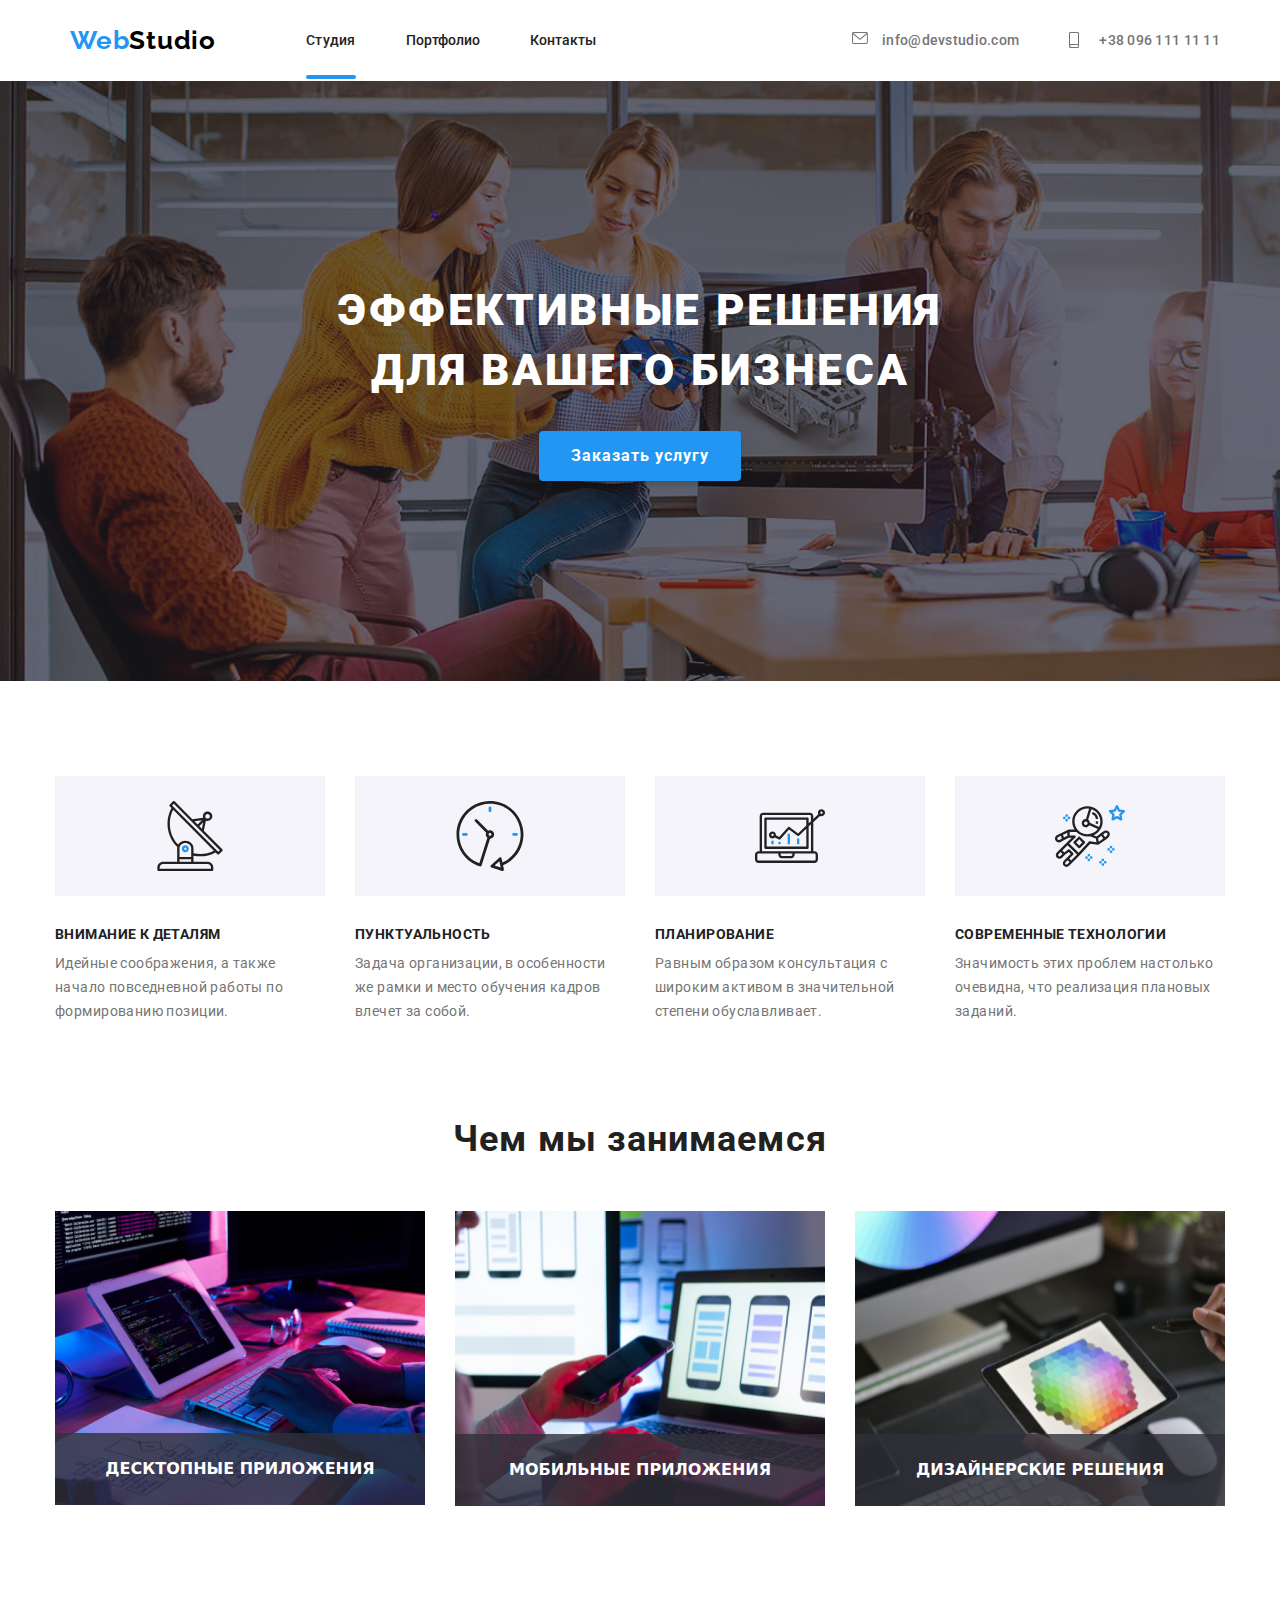
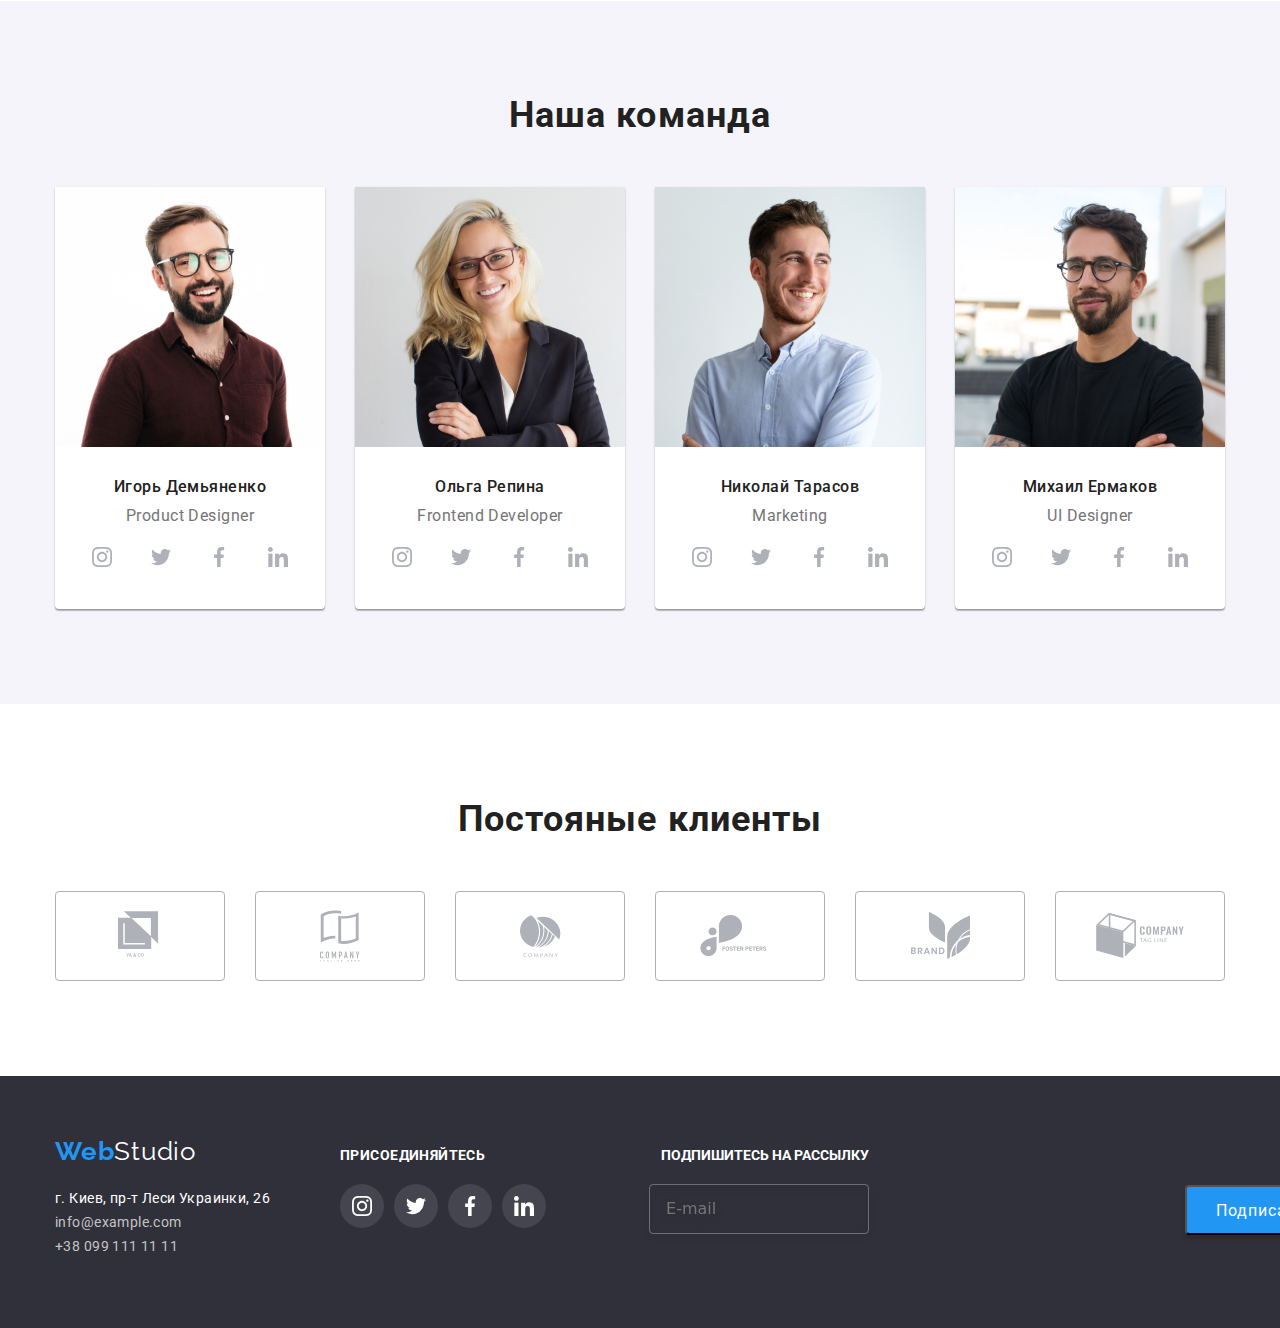
==== index.html @ d595f237 "hw-6" ====
<!DOCTYPE html>
<html lang="ru">
<head>
    <meta charset="UTF-8">
    <meta name="viewport" content="width=device-width, initial-scale=1.0">
    <title>WebStudio</title>
    <link rel="stylesheet" href="https://cdnjs.cloudflare.com/ajax/libs/modern-normalize/1.0.0/modern-normalize.min.css">
    <link rel="preconnect" href="https://fonts.gstatic.com">
    <link href="https://fonts.googleapis.com/css2?family=Raleway:wght@700&family=Roboto:wght@400;500;700;900&display=swap"
          rel="stylesheet">
    <link rel="stylesheet" href="./css/styles.css">
</head>
<body>
    <header class="header container">
        <div class="container">
            <nav class="navigation">
                <a class="logo link" href="index.html" aria-label="логотип сайта"><span class="logo-half">Web</span>Studio</a>
                <ul class="navigation-list list">
                    <li class="navigation-list-item">
                        <a class="navigation-list-link link-active link" href="index.html">Студия</a>
                    </li>
                    <li class="navigation-list-item">
                        <a class="navigation-list-link link link-site" href="portfolio.html">Портфолио</a>
                    </li>
                    <li class="navigation-list-item">
                        <a class="navigation-list-link link link-site" href="#">Контакты</a>
                    </li>
                </ul>
            </nav>
        
            <address class="address">
                <ul class="address-list list">
                    <li class="addres-navigation-tel">
                        <a class="address-mail-tel link" href="mailto:info@devstudio.com">
                            <svg class="address-icon">
                                <use class="svg-m-s" href="./images/sprite.svg#icon-mail" width="16px" height="12px"></use>                                
                            </svg>
                            info@devstudio.com
                        </a>
                    </li>

                    <li class="addres-navigation-mail">
                        <a class="address-mail-tel link" href="tel:+380961111111">
                            <svg class="address-icon">
                                <use class="svg-m-s" href="./images/sprite.svg#icon-smartphone" width="10px" height="16px"></use>
                            </svg>
                            +38 096 111 11 11
                        </a>
                    </li>
                </ul>
            </address>
        </div>
        
    </header>
    <main>
        <!-- HERO -->        
        <section class="hero">
            <div class="hero-side container">
                <h1 class="hero-title">Эффективные решения для вашего бизнеса</h1>
                <button class="hero-btn btn" type="button" data-modal-open>Заказать услугу</button>
            </div>
        </section>
        <!-- ABOUT -->
        <section class="about">
            <div class="about-side container">
                <h2 class="about-h2">Эффективные решения</h2>
                <ul class="about-side-list list">
                    <li class="about-navigation">
                        <div class="about-icon">
                            <svg class="about-list-icon">
                                <use class="about-svg-icon" href="./images/sprite.svg#icon-antenna"></use>
                            </svg>
                        </div>    
                        <h3 class="about-title">Внимание к деталям</h3>
                        <p class="about-text">Идейные соображения, а также начало повседневной работы по формированию позиции.</p>
                    </li>                    
                    
                    <li class="about-navigation">
                        <div class="about-icon">
                            <svg class="about-list-icon">
                                <use class="about-svg-icon" href="./images/sprite.svg#icon-clock"></use>
                            </svg>
                        </div>
                        <h3 class="about-title">Пунктуальность</h3>
                        <p class="about-text">Задача организации, в особенности же рамки и место обучения кадров влечет за собой.</p>
                    </li>
                    
                    <li class="about-navigation">
                        <div class="about-icon">
                            <svg class="about-list-icon">
                                <use class="about-svg-icon" href="./images/sprite.svg#icon-diagram"></use>
                            </svg>
                        </div>
                        <h3 class="about-title">Планирование</h3>
                        <p class="about-text">Равным образом консультация с широким активом в значительной степени обуславливает.</p>
                    </li>
                    
                    <li class="about-navigation">
                        <div class="about-icon">
                            <svg class="about-list-icon">
                                <use class="about-svg-icon" href="./images/sprite.svg#icon-astronaut"></use>
                            </svg>
                        </div>
                        <h3 class="about-title">Современные технологии</h3>
                        <p class="about-text">Значимость этих проблем настолько очевидна, что реализация плановых заданий.</p>
                    </li>                          
                </ul> 
            </div>
        </section>

        <!--WHOT_DO_WE_DO-->
        <section class="whotdo">
            <h2 class="whotdo-side-title">Чем мы занимаемся</h2>
            <div class="whotdo-side container">
                <ul class="whotdo-side-list list">
                    <li class="whotdo-navigation">
                        <div class="card-function">
                            <img class="whotdo-img1" src="./images/about/img1.jpg" alt="человек пишет код"  width="370" height="295">
                            <p class="function-overlay">Десктопные приложения</p>
                        </div>
                    </li>
                    <li class="whotdo-navigation">
                        <div class="card-function">                        
                            <img class="whotdo-img2" src="./images/about/img2.jpg" alt="человек смотрит на телефон" width="370" height="295">
                            <p class="function-overlay">Мобильные приложения</p>
                        </div>
                    </li>
                    <li class="whotdo-navigation">
                        <div class="card-function">
                            <img class="whotdo-img3" src="./images/about/img3.jpg" alt="человек с планшетом" width="370" height="295">
                            <p class="function-overlay">Дизайнерские решения</p>
                        </div>
                    </li>
                </ul>
            </div>    
        </section>

        <!--MASTERS-->
        <section class="masters">
            <h2 class="masters-title">Наша команда</h2>
            <div class="container">                
                <ul class="masters-side list">                    
                    <li class="masters-list">
                        <img class="masters-img1" src="./images/masters/master1.jpg" alt="Игорь Демьяненко" width="270" height="260">
                        <h3 class="masters-h3">Игорь Демьяненко</h3>
                        <p class="masters-p" lang="en">Product Designer</p>
                        <ul class="social-list list">
                            <li class="social-list-item">
                                <a class="social-list-link" href="#">
                                    <svg class="social-list-icon" >
                                        <use class="social-svg-icon" href="./images/sprite.svg#icon-instagram"></use>
                                    </svg>
                                </a>                                
                            </li>
                            <li class="social-list-item">
                                <a class="social-list-link" href="#">
                                    <svg class="social-list-icon">
                                        <use class="social-svg-icon" href="./images/sprite.svg#icon-twitter"></use>
                                    </svg>
                                </a>                                
                            </li>
                            <li class="social-list-item">
                                <a class="social-list-link" href="#">
                                    <svg class="social-list-icon">
                                        <use class="social-svg-icon" href="./images/sprite.svg#icon-facebook"></use>
                                    </svg>
                                </a>                             
                            </li>
                            <li class="social-list-item">                              
                                <a class="social-list-link" href="#">
                                    <svg class="social-list-icon">
                                        <use class="social-svg-icon" href="./images/sprite.svg#icon-linkedin"></use>
                                    </svg>
                                </a>
                            </li>
                        </ul>
                    </li>
                    <li class="masters-list">
                        <img class="masters-img2" src="./images/masters/master2.jpg" alt="Ольга Репина" width="270" height="260">
                        <h3 class="masters-h3">Ольга Репина</h3>
                        <p class="masters-p" lang="en">Frontend Developer</p>
                        <ul class="social-list list">
                            <li class="social-list-item">
                                <a class="social-list-link" href="#">
                                    <svg class="social-list-icon">
                                        <use class="social-svg-icon" href="./images/sprite.svg#icon-instagram"></use>
                                    </svg>
                                </a>
                            </li>
                            <li class="social-list-item">
                                <a class="social-list-link" href="#">
                                    <svg class="social-list-icon">
                                        <use class="social-svg-icon" href="./images/sprite.svg#icon-twitter"></use>
                                    </svg>
                                </a>
                            </li>
                            <li class="social-list-item">
                                <a class="social-list-link" href="#">
                                    <svg class="social-list-icon">
                                        <use class="social-svg-icon" href="./images/sprite.svg#icon-facebook"></use>
                                    </svg>
                                </a>
                            </li>
                            <li class="social-list-item">
                                <a class="social-list-link" href="#">
                                    <svg class="social-list-icon">
                                        <use class="social-svg-icon" href="./images/sprite.svg#icon-linkedin"></use>
                                    </svg>
                                </a>
                            </li>
                        </ul>
                    </li>
                    <li class="masters-list">
                        <img class="masters-img3" src="./images/masters/master3.jpg" alt="Николай Тарасов" width="270" height="260">
                        <h3 class="masters-h3">Николай Тарасов</h3>
                        <p class="masters-p" lang="en">Marketing</p>
                        <ul class="social-list list">
                            <li class="social-list-item">
                                <a class="social-list-link" href="#">
                                    <svg class="social-list-icon">
                                        <use class="social-svg-icon" href="./images/sprite.svg#icon-instagram"></use>
                                    </svg>
                                </a>
                            </li>
                            <li class="social-list-item">
                                <a class="social-list-link" href="#">
                                    <svg class="social-list-icon">
                                        <use class="social-svg-icon" href="./images/sprite.svg#icon-twitter"></use>
                                    </svg>
                                </a>
                            </li>
                            <li class="social-list-item">
                                <a class="social-list-link" href="#">
                                    <svg class="social-list-icon">
                                        <use class="social-svg-icon" href="./images/sprite.svg#icon-facebook"></use>
                                    </svg>
                                </a>
                            </li>
                            <li class="social-list-item">
                                <a class="social-list-link" href="#">
                                    <svg class="social-list-icon">
                                        <use class="social-svg-icon" href="./images/sprite.svg#icon-linkedin"></use>
                                    </svg>
                                </a>
                            </li>
                        </ul>
                    </li>
                    <li class="masters-list">
                        <img class="masters-img4" src="./images/masters/master4.jpg" alt="Михаил Ермаков" width="270" height="260">
                        <h3 class="masters-h3">Михаил Ермаков</h3>
                        <p class="masters-p" lang="en">UI Designer</p>
                        <ul class="social-list list">
                            <li class="social-list-item">
                                <a class="social-list-link" href="#">
                                    <svg class="social-list-icon">
                                        <use class="social-svg-icon" href="./images/sprite.svg#icon-instagram"></use>
                                    </svg>
                                </a>
                            </li>
                            <li class="social-list-item">
                                <a class="social-list-link" href="#">
                                    <svg class="social-list-icon">
                                        <use class="social-svg-icon" href="./images/sprite.svg#icon-twitter"></use>
                                    </svg>
                                </a>
                            </li>
                            <li class="social-list-item">
                                <a class="social-list-link" href="#">
                                    <svg class="social-list-icon">
                                        <use class="social-svg-icon" href="./images/sprite.svg#icon-facebook"></use>
                                    </svg>
                                </a>
                            </li>
                            <li class="social-list-item">
                                <a class="social-list-link" href="#">
                                    <svg class="social-list-icon">
                                        <use class="social-svg-icon" href="./images/sprite.svg#icon-linkedin"></use>
                                    </svg>
                                </a>
                            </li>
                        </ul>
                    </li>
                </ul>
            </div>                
        </section>

        <!--REGULAR CUSTOMERS--> 
        <section class="regcus">
            <h2 class="regcus-side-title">Постояные клиенты</h2>
            <div class="regcus-side container">                
                <ul class="regcus-side-list list container">
                    <li class="regcus-navigation">
                        <a href="#" class="clients-links">
                            <svg class="regcus-list-icon1">
                                <use href="./images/sprite.svg#icon-logo1"></use>
                            </svg>
                        </a>
                    </li>
                    <li class="regcus-navigation">
                        <a href="#" class="clients-links">
                            <svg class="regcus-list-icon2">
                                <use href="./images/sprite.svg#icon-logo2"></use>
                            </svg>
                        </a>
                    </li>
                    <li class="regcus-navigation">
                        <a href="#" class="clients-links">
                            <svg class="regcus-list-icon3">
                                <use href="./images/sprite.svg#icon-logo3"></use>
                            </svg>
                        </a>
                    </li>
                    <li class="regcus-navigation">
                        <a href="#" class="clients-links">
                            <svg class="regcus-list-icon4">
                                <use href="./images/sprite.svg#icon-logo4"></use>
                            </svg>
                        </a>
                    </li>
                    <li class="regcus-navigation">
                        <a href="#" class="clients-links">
                            <svg class="regcus-list-icon5">
                                <use href="./images/sprite.svg#icon-logo5"></use>
                            </svg>
                        </a>
                    </li>
                    <li class="regcus-navigation">
                        <a href="#" class="clients-links">
                            <svg class="regcus-list-icon6">
                                <use href="./images/sprite.svg#icon-logo6"></use>
                            </svg>
                        </a>
                    </li>
                </ul>
            </div>
        </section>


        <!--CONTAKT-->
        <footer class="contakt">
            <div class="contact-block container">
                <div class="contakt-div">
                    <a class="contakt-logo link" href="./index.html" aria-label="логотип сайта"><span class="logo-half">Web</span>Studio</a>
                    <ul class="contakt-side list">
                        <li class="contakt-list">
                            <a class="contakt-map link" href="https://goo.gl/maps/9d3zrv8kZXbxStkZ6" target="_blunk">г. Киев, пр-т Леси Украинки, 26</a>
                        </li>
                        <li class="contakt-list">
                            <a class="contakt-mail-tel link" href="mailto:info@example.com">info@example.com</a>
                        </li>
                        <li class="contakt-list">
                            <a class="contakt-mail-tel link" href="tel:+380991111111">+38 099 111 11 11</a>
                        </li>
                    </ul>
                </div>
                <div class="contact-welcome">
                    <p class="contact-welcome-title">ПРИСОЕДИНЯЙТЕСЬ</p>                   
                    <ul class="welcome-side list">
                        <li class="welcome-list">
                            <a href="#" class="welcome-links">
                                <svg class="welcome-list-icon">
                                    <use href="./images/sprite.svg#icon-instagram"></use>
                                </svg>
                            </a>
                        </li>
                        <li class="welcome-list">
                            <a href="#" class="welcome-links">
                                <svg class="welcome-list-icon">
                                    <use href="./images/sprite.svg#icon-twitter"></use>
                                </svg>
                            </a>
                        </li>
                        <li class="welcome-list">
                            <a href="#" class="welcome-links">
                                <svg class="welcome-list-icon">
                                    <use href="./images/sprite.svg#icon-facebook"></use>
                                </svg>
                            </a>
                        </li>
                        <li class="welcome-list">
                            <a href="#" class="welcome-links">
                                <svg class="welcome-list-icon">
                                    <use href="./images/sprite.svg#icon-linkedin"></use>
                                </svg>
                            </a>
                        </li>
                    </ul>                    
                </div>
                <div class="subscribe">
                    <h3 class="subscribe-title">Подпишитесь на рассылку</h3>
                    <div class="container-subscribe">
                        <input class="subscrime-input" type="email" name="send" id="send" placeholder="E-mail">
                    </div>
                    <button class="btn-subscribe">Подписаться</button>
                </div>
            </div>
        </footer>
    </main>  

    <div class="backdrop is-hidden" data-modal>
        <div class="backdrop-modal">
            <button type="backdrop-modal-button" class="close-btn" data-modal-close>
                <svg class="backdrop-svg" width="11" height="11">
                    <use href="./images/sprite.svg#icon-close-black"></use>
                </svg>
            </button>

            <form action="#" class="modal_form">
                <h3 class="form-h3">Оставьте свои данные, мы вам перезвоним</h3>
                <label for="" class="modal_form-field">
                    Имя
                    <span class="modal_form-input-wrapper">
                        <input type="text" name="user-name" class="modal_form-input">
                        <svg class="modal_form-icon">
                            <use href="./images/sprite.svg#icon-person"></use>
                        </svg>
                    </span>                    
                </label>
                <label for="" class="modal_form-field">
                    Телефон
                    <span class="modal_form-input-wrapper">
                        <input type="tel" name="user-tel" class="modal_form-input">
                        <svg class="modal_form-icon">
                            <use href="./images/sprite.svg#icon-phone"></use>
                        </svg>
                    </span>                    
                </label>
                <label for="" class="modal_form-field">
                    Почта
                    <span class="modal_form-input-wrapper">
                        <input type="email" name="user-email" class="modal_form-input">
                        <svg class="modal_form-icon">
                            <use href="./images/sprite.svg#icon-email"></use>
                        </svg>
                    </span>                    
                </label>
                <label for="" class="modal_form-field">
                    Комментарий
                    <textarea class="modal_form-message" name="user-message" placeholder="Введите текст" id=""></textarea>
                </label>
                <input id="user-policy" type="checkbox" name="user-policy" value="accept-policy" class="modal-form-policy visually-hidden">
                <label for="user-policy" class="modal_form-policy-text">Соглашаюсь с рассылкой и принимаю <a href="#" class="span-check">Условия договора</a></label>
                <button type="submit" class="modal_form-btn">Отправить</button>
            </form>
        </div>
    </div>  
    <script src="./js/modal.js"></script>
</body>
</html>
---- css/styles.css ----
.address {
  font-style: normal;
}

.list {
  list-style: none;
}

.link {
  text-decoration: none;
}

h1,
h2,
h3,
h4,
h5,
h6 {
  margin: 0;
}

ul,
ol {
  margin: 0;
  padding: 0;
}

p {
  margin: 0;
}

img {
  display: block;
}

.container {
  width: 1200px;
  padding-left: 15px;
  padding-right: 15px;
  margin-left: auto;
  margin-right: auto;
}

.visually-hidden {
  position: absolute !important;
  clip: rect(1px 1px 1px 1px);
  clear: rect(1px 1px 1px 1px);
  padding: 0 !important;
  border: 0 !important;
  height: 1px !important;
  width: 1px !important;
  overflow: hidden;
}

/*=======header=======*/

.header {
  padding-top: 25px;
  padding-bottom: 25px;
}

.header .container {
  display: flex;
  align-items: center;
}

.navigation {
  display: flex;
  align-items: center;
}

.navigation-list {
  display: flex;
}

.address-list {
  display: flex;
}

.header .logo {
  margin-right: 90px;
}

.navigation-list-item:not(:last-child) {
  margin-right: 50px;
}

.header .address {
  margin-left: auto;
}

.addres-navigation-mail {
  margin-left: 50px;
  margin-right: 20px;
}

.logo {
  font-family: "Raleway", sans-serif;
  font-weight: bold;
  font-size: 26px;
  line-height: 1.192;
  letter-spacing: 0.03em;
  color: #000000;
}

.logo-half {
  font-family: "Raleway", sans-serif;
  font-weight: bold;
  font-size: 26px;
  line-height: 1.192;
  letter-spacing: 0.03em;
  color: #2196f3;
}

.link-active {
  color: #2196f3;
  position: relative;
  font-weight: 500;
  letter-spacing: 0.02em;
}

.link-active::after {
  content: "";
  display: block;
  width: 100%;
  height: 4px;
  border-radius: 4px;
  background-color: #2196f3;
  position: absolute;
  bottom: -31px;
}

.navigation-list-link {
  position: relative;
  font-family: "Roboto", sans-serif;
  font-weight: 500;
  font-size: 14px;
  line-height: 1.142;
  color: #212121;
  transition: 250ms cubic-bezier(0.4, 0, 0.2, 1);
}

.link-site::after {
  content: "";
  display: block;
  width: 100%;
  height: 4px;
  border-radius: 4px;
  background-color: #2196f3;
  position: absolute;
  bottom: -31px;
  transform: scaleX(0);
  transition: transform 250ms cubic-bezier(0.4, 0, 0.2, 1);
}

.link-site:hover::after {
  transform: scaleX(1);
}

.navigation-list-link:hover,
.navigation-list-link:focus,
.address-mail-tel:hover,
.address-mail-tel:focus,
.address-icon:hover,
.address-icon:focus {
  color: #2196f3;
  fill: currentColor;
}

::after,
::before {
  box-sizing: border-box;
}

.address-icon {
  width: 20px;
  height: 16px;
  fill: currentColor;
  margin-right: 10px;
}

.address-mail-tel {
  display: flex;
  font-family: "Roboto", sans-serif;
  font-weight: 500;
  font-size: 14px;
  line-height: 1.142;
  letter-spacing: 0.02em;
  color: #757575;
}

/*=======end header=======*/

/*=======hero=======*/
.hero {
  background-image: linear-gradient(
      rgba(47, 48, 58, 0.4),
      rgba(47, 48, 58, 0.4)
    ),
    url("../images/hero/bg.jpg");
  background-repeat: no-repeat;
  background-size: cover;
}

.hero-side {
  justify-content: center;
  padding-top: 200px;
  padding-bottom: 200px;
  max-width: 1600px;
  height: 600px;
  display: flex;
  flex-direction: column;
}

.btn {
  box-shadow: 0px 4px 4px rgba(0, 0, 0, 0.15);
  border-radius: 4px;
  cursor: pointer;
  margin: 0 auto;
  padding: 10px 32px;
  background-color: #2196f3;
  display: inline-block;
}

.about-h2 {
  display: none;
}

.hero-title {
  font-family: "Roboto", sans-serif;
  font-weight: 900;
  font-size: 44px;
  line-height: 1.363;
  letter-spacing: 0.06em;
  text-transform: uppercase;
  color: #ffffff;
  margin-bottom: 30px;
  width: 696px;
  text-align: center;
  margin: 0 auto 30px auto;
}

.hero-btn {
  font-family: "Roboto", sans-serif;
  font-weight: 700;
  font-size: 16px;
  line-height: 1.875;
  display: inline-block;
  min-width: 200px;
  align-items: center;
  text-align: center;
  letter-spacing: 0.06em;
  color: #ffffff;
  outline: none;
  border: transparent;
  transition: color 250ms var(--timing-function),
    background-color 250ms var(--timing-function);
}
/*=======end hero=======*/

/*=======about=======*/
.about {
  padding-top: 95px;
  padding-bottom: 95px;
}

.about .about-side {
  display: flex;
  align-items: center;
}

.about-side-list {
  display: flex;
}
.about-list-icon {
  display: flex;
  justify-content: center;
  align-items: center;
  width: 70px;
  height: 70px;
}

.about-icon {
  padding-left: 100px;
  padding-top: 25px;
  padding-right: 100px;
  padding-bottom: 25px;
  background-color: #f5f4fa;
}

.about-navigation:not(:last-child) {
  margin-right: 30px;
}

.about .about-title {
  font-family: "Roboto", sans-serif;
  font-weight: 700;
  font-size: 14px;
  line-height: 1.142;
  letter-spacing: 0.03em;
  text-transform: uppercase;
  color: #212121;
  margin-bottom: 10px;
  padding-top: 30px;
}
.about-text {
  font-family: "Roboto", sans-serif;
  font-style: normal;
  font-weight: normal;
  font-size: 14px;
  line-height: 1.714;
  letter-spacing: 0.03em;
  color: #757575;
}
/*=======end about=======*/

/*=======WHOT_DO_WE_DO=======*/

.whotdo {
  padding-bottom: 95px;
}

.whotdo .container {
  display: flex;
}

.whotdo-side-list {
  display: flex;
}

.whotdo-navigation:not(:last-child) {
  margin-right: 30px;
}

.card-function {
  position: relative;
}

.whotdo-img1 {
  height: auto;
  margin: 0;
}

.function-overlay {
  font-weight: 700;
  line-height: 1.14;
  text-align: center;
  text-transform: uppercase;
  color: #ffffff;
  background-color: rgba(47, 48, 58, 0.8);
  padding-top: 27px;
  padding-bottom: 27px;
  position: absolute;
  bottom: 0;
  left: 0;
  width: 100%;
}

.whotdo-side-title {
  font-family: "Roboto", sans-serif;
  font-style: normal;
  font-weight: 700;
  font-size: 36px;
  line-height: 1.166;
  text-align: center;
  letter-spacing: 0.03em;
  color: #212121;
  margin-bottom: 50px;
}

/*=======end WHOT_DO_WE_DO=======*/

/*=======MASTERS=======*/
.masters {
  background-color: #f5f4fa;
  padding-bottom: 95px;
  padding-top: 94px;
}
.masters .container {
  display: flex;
}
.masters-side {
  display: flex;
}

.masters-list:not(:last-child) {
  margin-right: 30px;
}

.masters-list {
  box-shadow: 0px 1px 3px rgba(0, 0, 0, 0.12), 0px 1px 1px rgba(0, 0, 0, 0.14),
    0px 2px 1px rgba(0, 0, 0, 0.2);
  border-radius: 0px 0px 4px 4px;
  background-color: #ffffff;
}

.masters-title {
  font-family: "Roboto", sans-serif;
  font-style: normal;
  font-weight: 700;
  font-size: 36px;
  line-height: 1.166;
  text-align: center;
  letter-spacing: 0.03em;
  color: #212121;

  margin-bottom: 50px;
}
.masters-h3 {
  font-family: "Roboto", sans-serif;
  font-style: normal;
  font-weight: 500;
  font-size: 16px;
  line-height: 1.187;
  letter-spacing: 0.03em;
  color: #212121;
  margin-top: 30px;
  margin-bottom: 10px;
  text-align: center;
}
.masters-p {
  font-family: "Roboto", sans-serif;
  font-style: normal;
  font-weight: 400;
  font-size: 16px;
  line-height: 19px;
  letter-spacing: 0.03em;
  color: #757575;
  text-align: center;
}
.social-list {
  width: 220px;
  margin: 10px auto 0;
  display: flex;
  justify-content: space-between;
}

.social-list-link {
  display: flex;
  justify-content: center;
  align-items: center;
  width: 44px;
  height: 44px;
  padding: 0;
  border: none;
  border-radius: 50%;
  cursor: pointer;
  color: #afb1b8;
  background-color: white;
  /*transition: color 250ms var(--timing-function),
    background-color 250ms var(--timing-function);*/
}
.social-list-link:hover,
.social-list-link:focus {
  background-color: #2196f3;
  color: white;
}

.social-list-link:hover .social-list-icon {
  fill: white;
}

.social-list-icon {
  width: 20px;
  height: 20px;
  fill: currentColor;
}

.social-list-item {
  margin-bottom: 30px;
}

/*=======end MASTERS=======*/

/*=======REGULAR CUSTOMERS=======*/
.regcus {
  padding-top: 95px;
  padding-bottom: 95px;
}

.regcus .container {
  display: flex;
}

.regcus-side-list {
  display: flex;
  justify-content: center;
  align-items: center;
}

ul {
  list-style: none;
  padding: 0;
  margin: 0;
}

li {
  display: list-item;
}

.regcus-side {
  justify-content: center;
}

.regcus-navigation:not(:last-child) {
  margin-right: 30px;
}
.regcus-side-title {
  font-family: "Roboto", sans-serif;
  font-style: normal;
  font-weight: 700;
  font-size: 36px;
  line-height: 1.166;
  text-align: center;
  letter-spacing: 0.03em;
  color: #212121;
  margin-bottom: 50px;
}

.clients-links {
  display: flex;
  justify-content: center;
  align-items: center;
  width: 170px;
  height: 90px;
  padding: 0;
  border: 1px solid #afb1b8;
  border-radius: 4px;
  color: #afb1b8;
  background-color: #ffffff;
}

.clients-links:hover,
.clients-links:focus {
  color: #2196f3;
  border: 1px solid #2196f3;
}
.regcus-list-icon1 {
  width: 44.27px;
  height: 49.23px;
  fill: currentColor;
}

.regcus-list-icon2 {
  width: 40px;
  height: 52px;
  fill: currentColor;
}

.regcus-list-icon3 {
  width: 41px;
  height: 42.6px;
  fill: currentColor;
}

.regcus-list-icon4 {
  width: 79.66px;
  height: 42.02px;
  fill: currentColor;
}

.regcus-list-icon5 {
  width: 59px;
  height: 47px;
  fill: currentColor;
}

.regcus-list-icon6 {
  width: 88.48px;
  height: 45.44px;
  fill: currentColor;
}
/*=======end REGULAR CUSTOMERS=======*/

/*=======CONTAKT=======*/
.contakt {
  background-color: #2f303a;
  display: flex;
  align-items: baseline;
}

.contact-block {
  display: flex;
  align-items: baseline;
}

.contakt-div .contact-welcome {
  display: flex;
}

.contakt-div {
  display: block;
  font-style: normal;
}

.contakt-logo {
  font-family: "Raleway", sans-serif;
  font-style: normal;
  font-weight: 400;
  font-size: 26px;
  line-height: 1.192;
  letter-spacing: 0.03em;
  color: #ffffff;
  display: block;
  margin-bottom: 20px;
}

.contakt-list:item(:first-child) {
  margin-bottom: 9px;
}

.contakt-map {
  font-family: "Roboto", sans-serif;
  font-style: normal;
  font-weight: 400;
  font-size: 14px;
  line-height: 1.714;
  letter-spacing: 0.03em;
  color: #ffffff;
}

.contakt-mail-tel {
  font-family: "Roboto", sans-serif;
  font-style: normal;
  font-weight: 400;
  font-size: 14px;
  line-height: 1.714;
  letter-spacing: 0.03em;
  color: #c4c4c4;
}
/*===== ПРИСОЕДИНЯЙТЕСЬ =====*/
.contact-welcome {
  display: block;
  justify-content: flex-start;
  align-items: flex-start;
  margin-left: 70px;
  padding-top: 72px;
  padding-bottom: 100px;
}

.welcome-side {
  display: flex;
  margin-top: 20px;
  justify-content: flex-start;
  padding: 0;
}

.contact-welcome-title {
  font-family: Roboto, sans-serif;
  font-style: normal;
  font-size: 14px;
  font-weight: 700;
  line-height: 1.14;
  text-transform: uppercase;
  letter-spacing: 0.03em;
  color: #ffffff;
}

.welcome-links {
  display: flex;
  justify-content: center;
  align-items: center;
  width: 44px;
  height: 44px;
  padding: 0;
  margin-right: 10px;
}

.welcome-links:hover,
.welcome-links:focus {
  background-color: #2196f3;
}

.welcome-links:hover .welcome-list-icon {
  fill: white;
}

.welcome-list-icon {
  width: 20px;
  height: 20px;
  fill: currentColor;
}
.welcome-links {
  border: none;
  border-radius: 50%;
  color: #ffffff;
  background-color: rgba(255, 255, 255, 0.1);
  transition: background-color 250ms var(--timing-function);
}
/*===== Подпишитесь =====*/
.subscribe {
  text-align: center;
  margin-left: 93px;
}

.subscribe-title {
  font-family: Roboto, sans-serif;
  font-weight: 700;
  font-size: 14px;
  line-height: 1.14;
  text-transform: uppercase;
  margin-bottom: 20px;
  color: #ffffff;
}

.container-subscribe {
  display: -webkit-box;
  display: -ms-flexbox;
  display: flex;
  -webkit-box-align: baseline;
  -ms-flex-align: baseline;
  align-items: baseline;
}

.subscrime-input {
  width: 357px;
  height: 50px;
  margin-right: 12px;
  padding-left: 16px;
  border: 1px solid rgba(255, 255, 255, 0.3);
  outline: none;
  color: rgba(255, 255, 255, 0.6);
  font-size: 16px;
  line-height: 1.25;
  box-sizing: border-box;
  filter: drop-shadow(0px 4px 4px rgba(0, 0, 0, 0.15));
  border-radius: 4px;
  background-color: transparent;
  cursor: pointer;
  width: 100%;
  max-width: 450px;
  display: flex;
}

.btn-subscribe {
  font-family: Roboto, sans-serif;
  padding-top: 12px;
  padding-bottom: 10px;
  padding-left: 29px;
  color: #ffffff;
  background-color: #2196f3;
  letter-spacing: 0.06em;
  font-size: 16px;
  line-height: 1.86;
  box-shadow: 0px 4px 4px rgba(0, 0, 0, 0.15);
  border-radius: 4px;
  cursor: pointer;
  display: flex;
  position: absolute;
  align-items: center;
  text-align: center;
  letter-spacing: 0.06em;
  width: 200px;
  height: 50px;
  left: 1185px;
  top: 2785px;
}

.btn-subscribe::after {
  content: "";
  width: 24px;
  height: 24px;
  margin-left: 10px;
  margin-right: 28px;
  background-image: url(../images/sprite.svg#icon-iconsend);
  color: #ffffff;
}

/*=======end CONTAKT=======*/

/*======= backdrop =======*/
.backdrop {
  position: fixed;
  left: 0;
  top: 0;
  width: 100%;
  height: 100%;
  background-color: rgba(0, 0, 0, 0.2);
  transition: all 500ms;
}

.backdrop.is-hidden {
  transition: all 500ms linear 500ms;
}

.backdrop.is-hidden .backdrop-modal {
  transform: translate(-50%, -50%) scale(0);
  transition: transform 500ms linear 0ms;
}

.backdrop-modal {
  position: absolute;
  top: 50%;
  left: 50%;
  transform: translate(-50%, -50%);
  width: 528px;
  min-height: 581px;
  background-color: #ffffff;
  border-radius: 4px;
  transition: transform 500ms linear 500ms;
  padding: 40px;
}

.close-btn {
  position: absolute;
  padding: 6px;
  top: 8px;
  right: 8px;
  width: 30px;
  height: 30px;
  background-color: #ffffff;
  border: 1px solid rgba(0, 0, 0, 0.1);
  border-radius: 50%;
  cursor: pointer;
}

.is-hidden {
  opacity: 0;
  visibility: hidden;
  pointer-events: none;
}
.backdrop-svg {
  width: 18px;
  height: 18px;
  fill: #000000;
}

.modal_form {
  display: flex;
  flex-direction: column;
}
.form-h3 {
  font-family: Roboto, sans-serif;
  font-style: normal;
  font-weight: bold;
  font-size: 20px;
  line-height: 1.5;
  text-align: center;
  letter-spacing: 0.03em;
  color: #212121;
  padding-bottom: 12px;
}

.modal_form-field {
  margin-bottom: 10px;
}

.modal_form-input-wrapper {
  position: relative;
  display: block;
  margin-top: 4px;
}

.modal_form-input {
  width: 100%;
  height: 40px;
  border: 1px solid rgba(33, 33, 33, 0.2);
  border-radius: 4px;
  padding-left: 42px;
  transition: border-color 250ms linear;
}

.modal_form-input:focus {
  outline: none;
  border-color: #2196f3;
}

.modal_form-input:focus + .modal_form-icon {
  color: #2196f3;
}

.modal_form-icon {
  position: absolute;
  top: 50%;
  left: 12px;
  transform: translateY(-50%);
  display: block;
  width: 18px;
  height: 18px;
  color: #000000;
  transition: backgtound-color 250ms linear;
  fill: currentColor;
}

.modal_form-icon:hover,
.modal_form-icon:focus {
  color: #2196f3;
}

.modal_form-message {
  width: 100%;
  height: 120px;
  border: 1px solid rgba(33, 33, 33, 0.2);
  border-radius: 4px;
  padding: 12px 16px;
  margin-top: 4px;
  resize: none;
  transition: border-color 250ms linear;
}

.modal_form-message:focus {
  outline: none;
  border-color: #2196f3;
}

.modal-form-policy {
  margin-left: 52px;
}

.modal_form-policy:checked + .modal_form-policy-text::before {
  background-color: #2196f3;
  border: 4px solid #ffffff;
  background-image: url(../images/sprite.svg#icon-vector);
}

.modal_form-policy-text {
  font-family: Roboto, sans-serif;
  font-style: normal;
  font-weight: normal;
  font-size: 14px;
  line-height: 1.71;
  letter-spacing: 0.03em;
  color: #757575;
  margin-bottom: 20px;
  margin: 20px auto 30px;
}

.modal_form-policy-text::before {
  display: inline-block;
  width: 16px;
  height: 16px;
  outline: 1px solid #000000;
  content: "";
  margin-right: 10px;
}

.span-check {
  margin-left: 5px;
  color: #2196f3;
  text-decoration: underline;
}

.modal_form-btn {
  font-family: "Roboto", sans-serif;
  font-weight: 700px;
  font-size: 16px;
  line-height: 1.87;
  letter-spacing: 0.06em;
  margin: 30px auto 40px;
  padding: 10px 55px;
  cursor: pointer;
  -webkit-box-shadow: 0px 4px 4px rgba(0, 0, 0, 0.15);
  box-shadow: 0px 4px 4px rgba(0, 0, 0, 0.15);
  border-radius: 4px;
  background-color: #188ce8;
  color: #ffffff;
  width: 200px;
  height: 50px;
}

/*=======end backdrop =======*/

/*======= portfolio.html =======*/

.portfolio .container {
  display: flex;
}

.shapka-line {
  border-bottom: 1px solid #ececec;
}
.portfolio {
  padding-top: 95px;
  padding-bottom: 95px;
}

.portfolio-list-1 {
  display: flex;
  margin-bottom: 35px;
  justify-content: space-between;
  margin-left: 320px;
}

.portfolio-list-2 {
  display: flex;
}

.portfolio-h1 {
  display: none;
}
.portfolio-h2 {
  display: none;
}

.portfolio-list1:not(:last-child) {
  margin-right: 8px;
}

.portfolio-list-2 {
  display: flex;
  flex-wrap: wrap;
  margin-left: -30px;
  margin-top: -30px;
}

.portfolio-list2 {
  margin-left: 30px;
  margin-top: 30px;
  border: 1px solid #eeeeee;
  width: 370px;
}

.portfolio-list2:hover {
  box-shadow: 0px 1px 1px rgba(0, 0, 0, 0.12), 0px 4px 4px rgba(0, 0, 0, 0.06),
    1px 4px 6px rgba(0, 0, 0, 0.16);
}

.portfolio-list1-text {
  border: 1px;
  border-radius: 4px;
  font-family: "Roboto", sans-serif;
  font-style: normal;
  font-weight: 500;
  font-size: 16px;
  line-height: 1.625;
  letter-spacing: 0.03em;
  cursor: pointer;
  padding: 6px 22px;
}

.portfolio-list1-text:hover,
.portfolio-list1-text:focus {
  background-color: #2196f3;
  color: #ffffff;
}

.port-list2 {
  border: 1px solid #eeeeee;
  padding: 20px 24px;
  border-bottom-right-radius: 4px;
  border-bottom-left-radius: 4px;
}

.portfolio-title {
  font-family: "Roboto", sans-serif;
  font-style: normal;
  font-weight: 700;
  font-size: 18px;
  line-height: 2;
  letter-spacing: 0.06em;
  color: #212121;
}
.list2-text {
  font-family: "Roboto", sans-serif;
  font-style: normal;
  font-weight: 400;
  font-size: 16px;
  line-height: 1.875;
  letter-spacing: 0.03em;
  color: #757575;
  margin-top: 4px;
}

.overlay-list {
  position: relative;
  overflow: hidden;
}

.overlay {
  font-family: Roboto;
  font-style: normal;
  font-weight: normal;
  font-size: 18px;
  line-height: 1.555;
  letter-spacing: 0.03em;
  color: #ffffff;
  width: 370px;
  height: 294px;
  padding: 63px 24px;
}

.overlay {
  position: absolute;
  top: 0;
  left: 0;
  width: 100%;
  height: 100%;
  background-color: rgba(33, 150, 243, 0.9);
  color: #ffffff;
  padding-left: 24px;
  padding-top: 63px;
  padding-right: 24px;
  padding-bottom: 63px;

  transition: transform 500ms linear;
  transform: translateY(100%);
}

.list2-item:hover .overlay,
.list2-item:focus .overlay {
  transform: translateY(0%);
  box-shadow: 0px 1px 1px rgba(0, 0, 0, 0.12), 0px 4px 4px rgba(0, 0, 0, 0.06),
    1px 4px 6px rgba(0, 0, 0, 0.16);
}

.logo-bottom {
  color: #ffffff;
  padding-bottom: 20px;
}
/*======= end portfolio.html =======*/
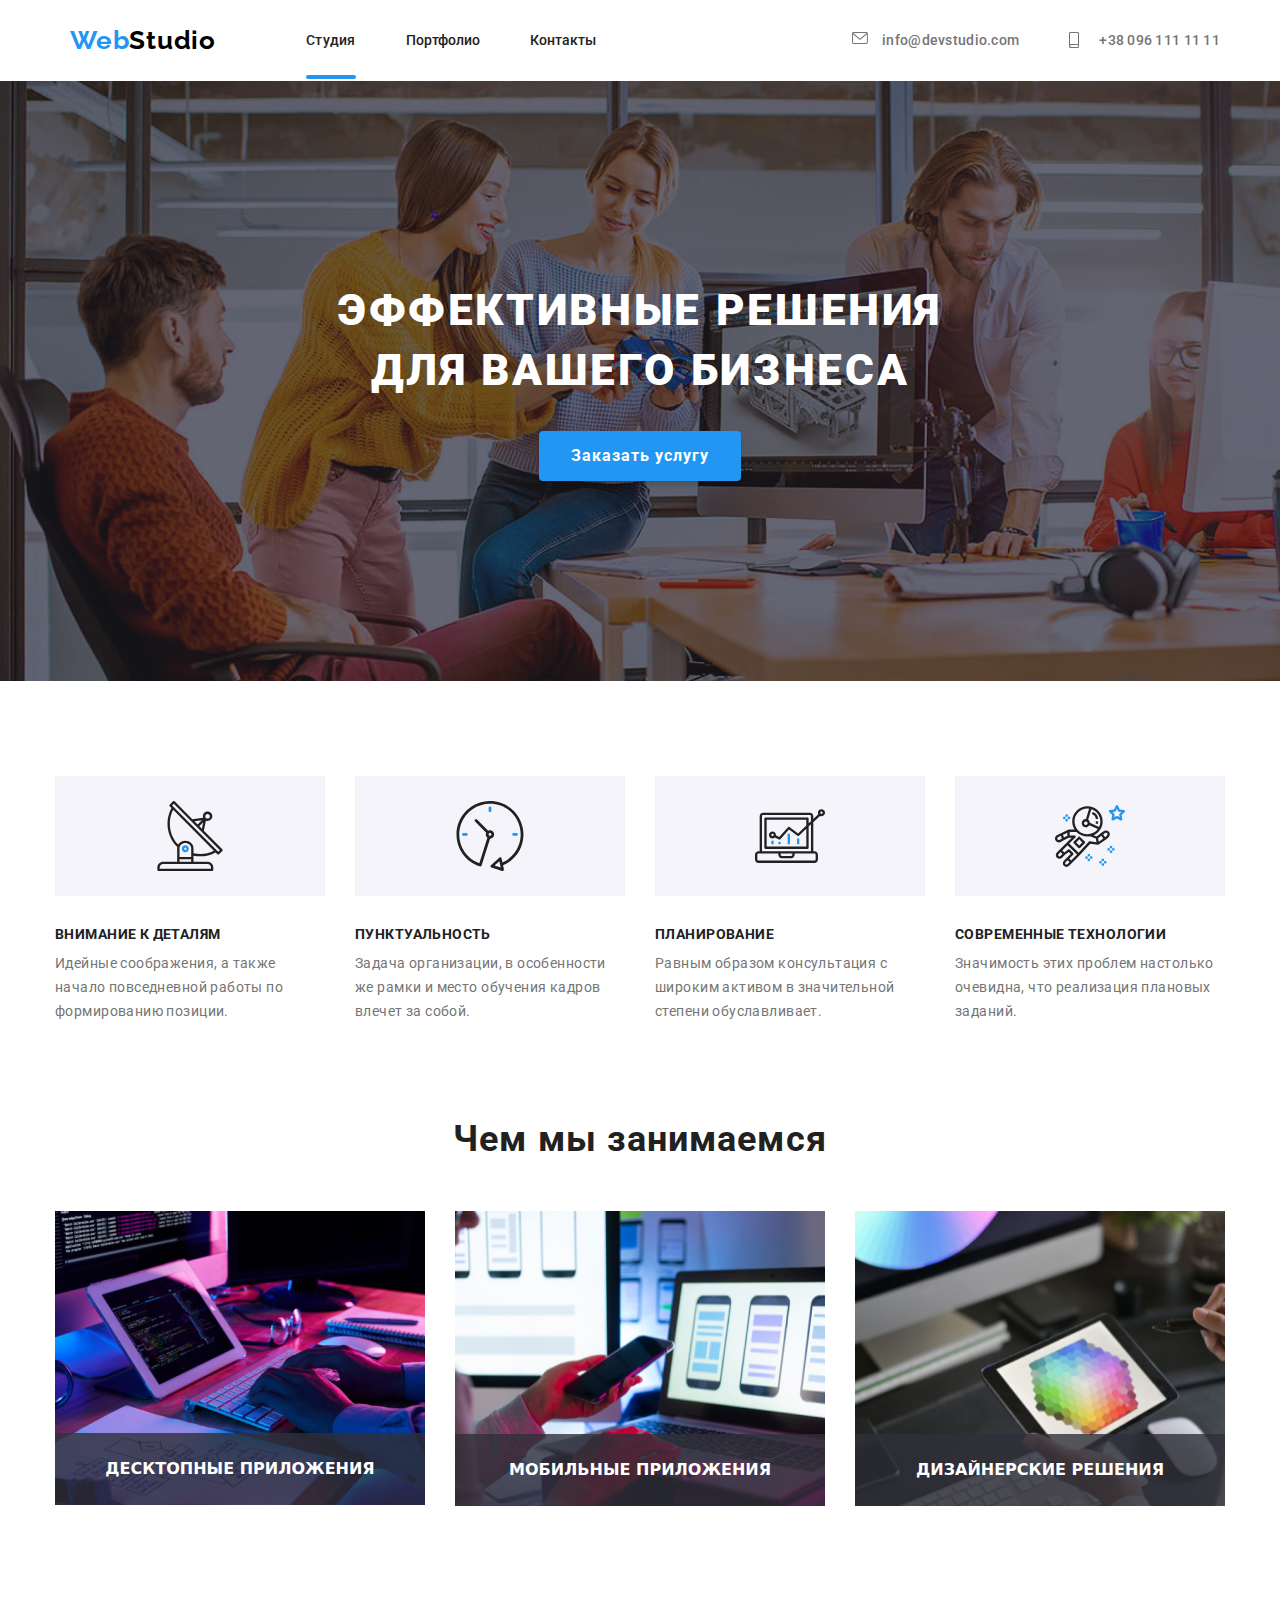
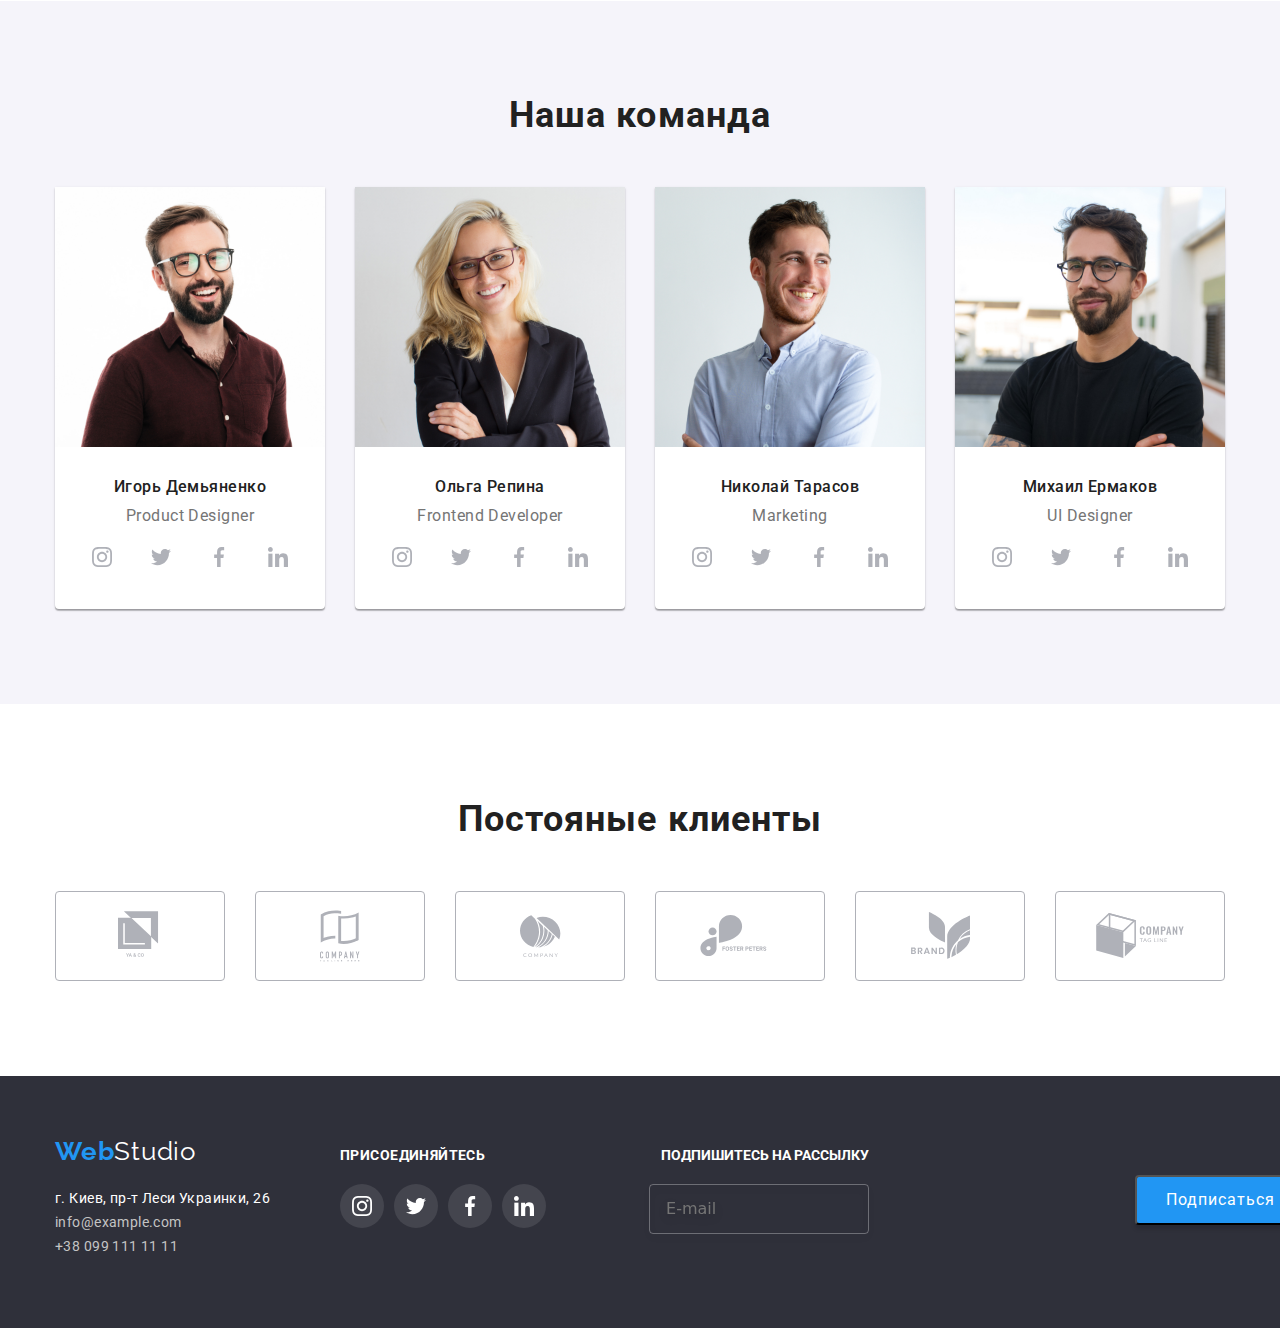
==== commit 363d7df8: "работа с ховером" ====
--- a/index.html
+++ b/index.html
@@ -38,7 +38,7 @@
                             info@devstudio.com
                         </a>
                     </li>
-
+                
                     <li class="addres-navigation-mail">
                         <a class="address-mail-tel link" href="tel:+380961111111">
                             <svg class="address-icon">
@@ -387,11 +387,11 @@
                     </ul>                    
                 </div>
                 <div class="subscribe">
-                    <h3 class="subscribe-title">Подпишитесь на рассылку</h3>
-                    <div class="container-subscribe">
+                    <p class="subscribe-title">Подпишитесь на рассылку</p>
+                    <form class="container-subscribe">
                         <input class="subscrime-input" type="email" name="send" id="send" placeholder="E-mail">
-                    </div>
-                    <button class="btn-subscribe">Подписаться</button>
+                        <button class="btn-subscribe">Подписаться</button>
+                    </form>                    
                 </div>
             </div>
         </footer>
@@ -438,7 +438,7 @@
                     Комментарий
                     <textarea class="modal_form-message" name="user-message" placeholder="Введите текст" id=""></textarea>
                 </label>
-                <input id="user-policy" type="checkbox" name="user-policy" value="accept-policy" class="modal-form-policy visually-hidden">
+                <input id="user-policy" type="checkbox" name="user_policy" value="accept-policy" class="modal_form-policy visually-hidden">
                 <label for="user-policy" class="modal_form-policy-text">Соглашаюсь с рассылкой и принимаю <a href="#" class="span-check">Условия договора</a></label>
                 <button type="submit" class="modal_form-btn">Отправить</button>
             </form>
--- a/css/styles.css
+++ b/css/styles.css
@@ -44,7 +44,7 @@
 .visually-hidden {
   position: absolute !important;
   clip: rect(1px 1px 1px 1px);
-  clear: rect(1px 1px 1px 1px);
+  clip: rect(1px, 1px, 1px, 1px);
   padding: 0 !important;
   border: 0 !important;
   height: 1px !important;
@@ -177,6 +177,7 @@
   height: 16px;
   fill: currentColor;
   margin-right: 10px;
+  transition: 250ms cubic-bezier(0.4, 0, 0.2, 1);
 }
 
 .address-mail-tel {
@@ -187,11 +188,13 @@
   line-height: 1.142;
   letter-spacing: 0.02em;
   color: #757575;
+  transition: 250ms cubic-bezier(0.4, 0, 0.2, 1);
 }
 
 /*=======end header=======*/
 
 /*=======hero=======*/
+
 .hero {
   background-image: linear-gradient(
       rgba(47, 48, 58, 0.4),
@@ -213,7 +216,7 @@
 }
 
 .btn {
-  box-shadow: 0px 4px 4px rgba(0, 0, 0, 0.15);
+  box-shadow: 0 4px 4px rgba(0, 0, 0, 0.15);
   border-radius: 4px;
   cursor: pointer;
   margin: 0 auto;
@@ -234,10 +237,9 @@
   letter-spacing: 0.06em;
   text-transform: uppercase;
   color: #ffffff;
-  margin-bottom: 30px;
+  margin: 0 auto 30px;
   width: 696px;
   text-align: center;
-  margin: 0 auto 30px auto;
 }
 
 .hero-btn {
@@ -256,9 +258,11 @@
   transition: color 250ms var(--timing-function),
     background-color 250ms var(--timing-function);
 }
+
 /*=======end hero=======*/
 
 /*=======about=======*/
+
 .about {
   padding-top: 95px;
   padding-bottom: 95px;
@@ -272,6 +276,7 @@
 .about-side-list {
   display: flex;
 }
+
 .about-list-icon {
   display: flex;
   justify-content: center;
@@ -281,10 +286,7 @@
 }
 
 .about-icon {
-  padding-left: 100px;
-  padding-top: 25px;
-  padding-right: 100px;
-  padding-bottom: 25px;
+  padding: 25px 100px;
   background-color: #f5f4fa;
 }
 
@@ -303,6 +305,7 @@
   margin-bottom: 10px;
   padding-top: 30px;
 }
+
 .about-text {
   font-family: "Roboto", sans-serif;
   font-style: normal;
@@ -312,6 +315,7 @@
   letter-spacing: 0.03em;
   color: #757575;
 }
+
 /*=======end about=======*/
 
 /*=======WHOT_DO_WE_DO=======*/
@@ -371,14 +375,17 @@
 /*=======end WHOT_DO_WE_DO=======*/
 
 /*=======MASTERS=======*/
+
 .masters {
   background-color: #f5f4fa;
   padding-bottom: 95px;
   padding-top: 94px;
 }
+
 .masters .container {
   display: flex;
 }
+
 .masters-side {
   display: flex;
 }
@@ -388,9 +395,9 @@
 }
 
 .masters-list {
-  box-shadow: 0px 1px 3px rgba(0, 0, 0, 0.12), 0px 1px 1px rgba(0, 0, 0, 0.14),
-    0px 2px 1px rgba(0, 0, 0, 0.2);
-  border-radius: 0px 0px 4px 4px;
+  box-shadow: 0 1px 3px rgba(0, 0, 0, 0.12), 0 1px 1px rgba(0, 0, 0, 0.14),
+    0 2px 1px rgba(0, 0, 0, 0.2);
+  border-radius: 0 0 4px 4px;
   background-color: #ffffff;
 }
 
@@ -403,9 +410,9 @@
   text-align: center;
   letter-spacing: 0.03em;
   color: #212121;
-
   margin-bottom: 50px;
 }
+
 .masters-h3 {
   font-family: "Roboto", sans-serif;
   font-style: normal;
@@ -418,6 +425,7 @@
   margin-bottom: 10px;
   text-align: center;
 }
+
 .masters-p {
   font-family: "Roboto", sans-serif;
   font-style: normal;
@@ -428,6 +436,7 @@
   color: #757575;
   text-align: center;
 }
+
 .social-list {
   width: 220px;
   margin: 10px auto 0;
@@ -447,9 +456,9 @@
   cursor: pointer;
   color: #afb1b8;
   background-color: white;
-  /*transition: color 250ms var(--timing-function),
-    background-color 250ms var(--timing-function);*/
-}
+  transition: 250ms cubic-bezier(0.4, 0, 0.2, 1);
+}
+
 .social-list-link:hover,
 .social-list-link:focus {
   background-color: #2196f3;
@@ -473,6 +482,7 @@
 /*=======end MASTERS=======*/
 
 /*=======REGULAR CUSTOMERS=======*/
+
 .regcus {
   padding-top: 95px;
   padding-bottom: 95px;
@@ -505,6 +515,7 @@
 .regcus-navigation:not(:last-child) {
   margin-right: 30px;
 }
+
 .regcus-side-title {
   font-family: "Roboto", sans-serif;
   font-style: normal;
@@ -528,6 +539,7 @@
   border-radius: 4px;
   color: #afb1b8;
   background-color: #ffffff;
+  transition: 250ms cubic-bezier(0.4, 0, 0.2, 1);
 }
 
 .clients-links:hover,
@@ -535,6 +547,7 @@
   color: #2196f3;
   border: 1px solid #2196f3;
 }
+
 .regcus-list-icon1 {
   width: 44.27px;
   height: 49.23px;
@@ -570,9 +583,11 @@
   height: 45.44px;
   fill: currentColor;
 }
+
 /*=======end REGULAR CUSTOMERS=======*/
 
 /*=======CONTAKT=======*/
+
 .contakt {
   background-color: #2f303a;
   display: flex;
@@ -628,7 +643,9 @@
   letter-spacing: 0.03em;
   color: #c4c4c4;
 }
+
 /*===== ПРИСОЕДИНЯЙТЕСЬ =====*/
+
 .contact-welcome {
   display: block;
   justify-content: flex-start;
@@ -664,6 +681,7 @@
   height: 44px;
   padding: 0;
   margin-right: 10px;
+  transition: 250ms cubic-bezier(0.4, 0, 0.2, 1);
 }
 
 .welcome-links:hover,
@@ -680,6 +698,7 @@
   height: 20px;
   fill: currentColor;
 }
+
 .welcome-links {
   border: none;
   border-radius: 50%;
@@ -687,7 +706,9 @@
   background-color: rgba(255, 255, 255, 0.1);
   transition: background-color 250ms var(--timing-function);
 }
+
 /*===== Подпишитесь =====*/
+
 .subscribe {
   text-align: center;
   margin-left: 93px;
@@ -734,7 +755,7 @@
 
 .btn-subscribe {
   font-family: Roboto, sans-serif;
-  padding-top: 12px;
+  padding-top: 10px;
   padding-bottom: 10px;
   padding-left: 29px;
   color: #ffffff;
@@ -742,7 +763,7 @@
   letter-spacing: 0.06em;
   font-size: 16px;
   line-height: 1.86;
-  box-shadow: 0px 4px 4px rgba(0, 0, 0, 0.15);
+  box-shadow: 0 4px 4px rgba(0, 0, 0, 0.15);
   border-radius: 4px;
   cursor: pointer;
   display: flex;
@@ -752,8 +773,8 @@
   letter-spacing: 0.06em;
   width: 200px;
   height: 50px;
-  left: 1185px;
-  top: 2785px;
+  left: 1135px;
+  top: 2775px;
 }
 
 .btn-subscribe::after {
@@ -762,13 +783,13 @@
   height: 24px;
   margin-left: 10px;
   margin-right: 28px;
-  background-image: url(../images/sprite.svg#icon-iconsend);
-  color: #ffffff;
+  background-image: url("../images/iconsend.svg");
 }
 
 /*=======end CONTAKT=======*/
 
 /*======= backdrop =======*/
+
 .backdrop {
   position: fixed;
   left: 0;
@@ -819,16 +840,25 @@
   visibility: hidden;
   pointer-events: none;
 }
+
 .backdrop-svg {
+  display: flex;
   width: 18px;
   height: 18px;
   fill: #000000;
+  transition: 250ms cubic-bezier(0.4, 0, 0.2, 1);
+}
+
+.backdrop-svg:hover,
+.backdrop-svg:focus {
+  color: #2196f3;
 }
 
 .modal_form {
   display: flex;
   flex-direction: column;
 }
+
 .form-h3 {
   font-family: Roboto, sans-serif;
   font-style: normal;
@@ -909,8 +939,7 @@
 
 .modal_form-policy:checked + .modal_form-policy-text::before {
   background-color: #2196f3;
-  border: 4px solid #ffffff;
-  background-image: url(../images/sprite.svg#icon-vector);
+  background-image: url("../images/icon-check.svg");
 }
 
 .modal_form-policy-text {
@@ -921,7 +950,6 @@
   line-height: 1.71;
   letter-spacing: 0.03em;
   color: #757575;
-  margin-bottom: 20px;
   margin: 20px auto 30px;
 }
 
@@ -949,8 +977,8 @@
   margin: 30px auto 40px;
   padding: 10px 55px;
   cursor: pointer;
-  -webkit-box-shadow: 0px 4px 4px rgba(0, 0, 0, 0.15);
-  box-shadow: 0px 4px 4px rgba(0, 0, 0, 0.15);
+  -webkit-box-shadow: 0 4px 4px rgba(0, 0, 0, 0.15);
+  box-shadow: 0 4px 4px rgba(0, 0, 0, 0.15);
   border-radius: 4px;
   background-color: #188ce8;
   color: #ffffff;
@@ -969,6 +997,7 @@
 .shapka-line {
   border-bottom: 1px solid #ececec;
 }
+
 .portfolio {
   padding-top: 95px;
   padding-bottom: 95px;
@@ -988,6 +1017,7 @@
 .portfolio-h1 {
   display: none;
 }
+
 .portfolio-h2 {
   display: none;
 }
@@ -1008,10 +1038,11 @@
   margin-top: 30px;
   border: 1px solid #eeeeee;
   width: 370px;
+  transition: 250ms cubic-bezier(0.4, 0, 0.2, 1);
 }
 
 .portfolio-list2:hover {
-  box-shadow: 0px 1px 1px rgba(0, 0, 0, 0.12), 0px 4px 4px rgba(0, 0, 0, 0.06),
+  box-shadow: 0 1px 1px rgba(0, 0, 0, 0.12), 0 4px 4px rgba(0, 0, 0, 0.06),
     1px 4px 6px rgba(0, 0, 0, 0.16);
 }
 
@@ -1026,6 +1057,7 @@
   letter-spacing: 0.03em;
   cursor: pointer;
   padding: 6px 22px;
+  transition: 250ms cubic-bezier(0.4, 0, 0.2, 1);
 }
 
 .portfolio-list1-text:hover,
@@ -1050,6 +1082,7 @@
   letter-spacing: 0.06em;
   color: #212121;
 }
+
 .list2-text {
   font-family: "Roboto", sans-serif;
   font-style: normal;
@@ -1087,11 +1120,7 @@
   height: 100%;
   background-color: rgba(33, 150, 243, 0.9);
   color: #ffffff;
-  padding-left: 24px;
-  padding-top: 63px;
-  padding-right: 24px;
-  padding-bottom: 63px;
-
+  padding: 63px 24px;
   transition: transform 500ms linear;
   transform: translateY(100%);
 }
@@ -1099,7 +1128,7 @@
 .list2-item:hover .overlay,
 .list2-item:focus .overlay {
   transform: translateY(0%);
-  box-shadow: 0px 1px 1px rgba(0, 0, 0, 0.12), 0px 4px 4px rgba(0, 0, 0, 0.06),
+  box-shadow: 0 1px 1px rgba(0, 0, 0, 0.12), 0 4px 4px rgba(0, 0, 0, 0.06),
     1px 4px 6px rgba(0, 0, 0, 0.16);
 }
 
@@ -1107,4 +1136,5 @@
   color: #ffffff;
   padding-bottom: 20px;
 }
+
 /*======= end portfolio.html =======*/
